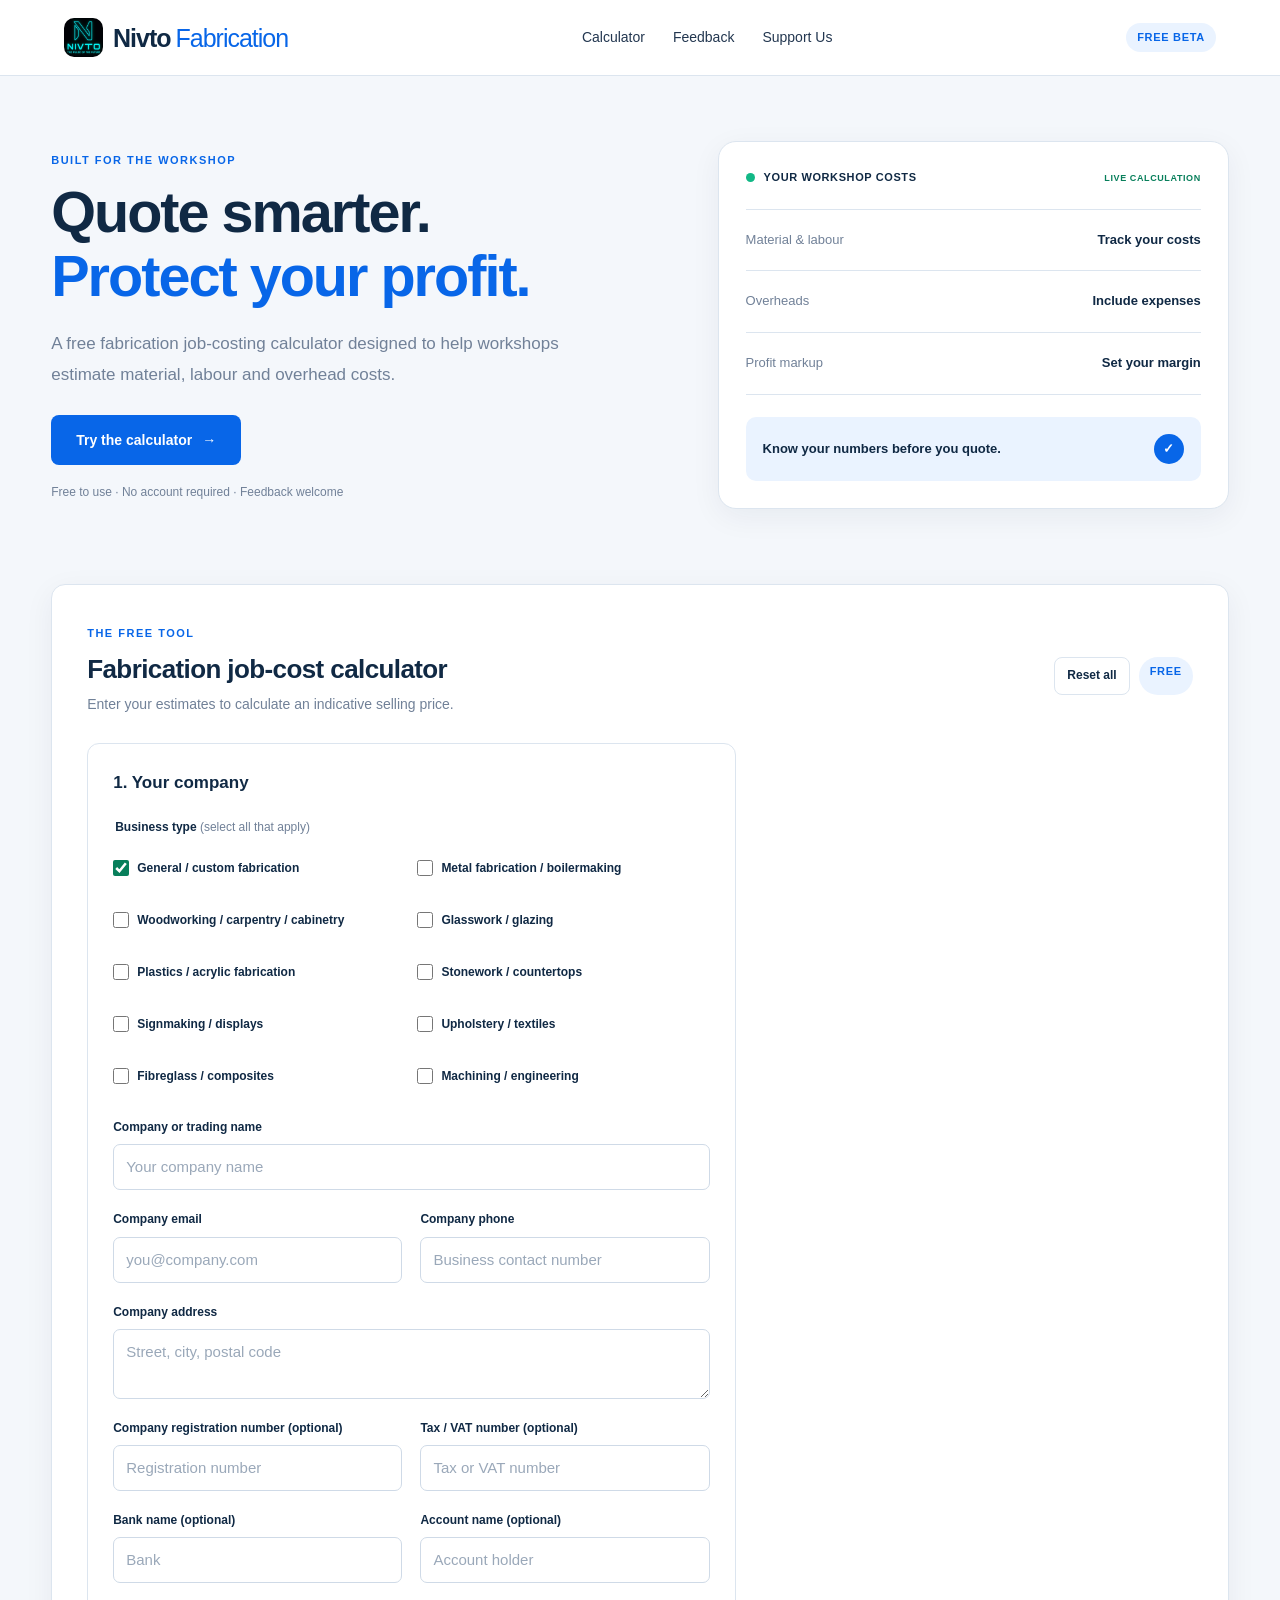
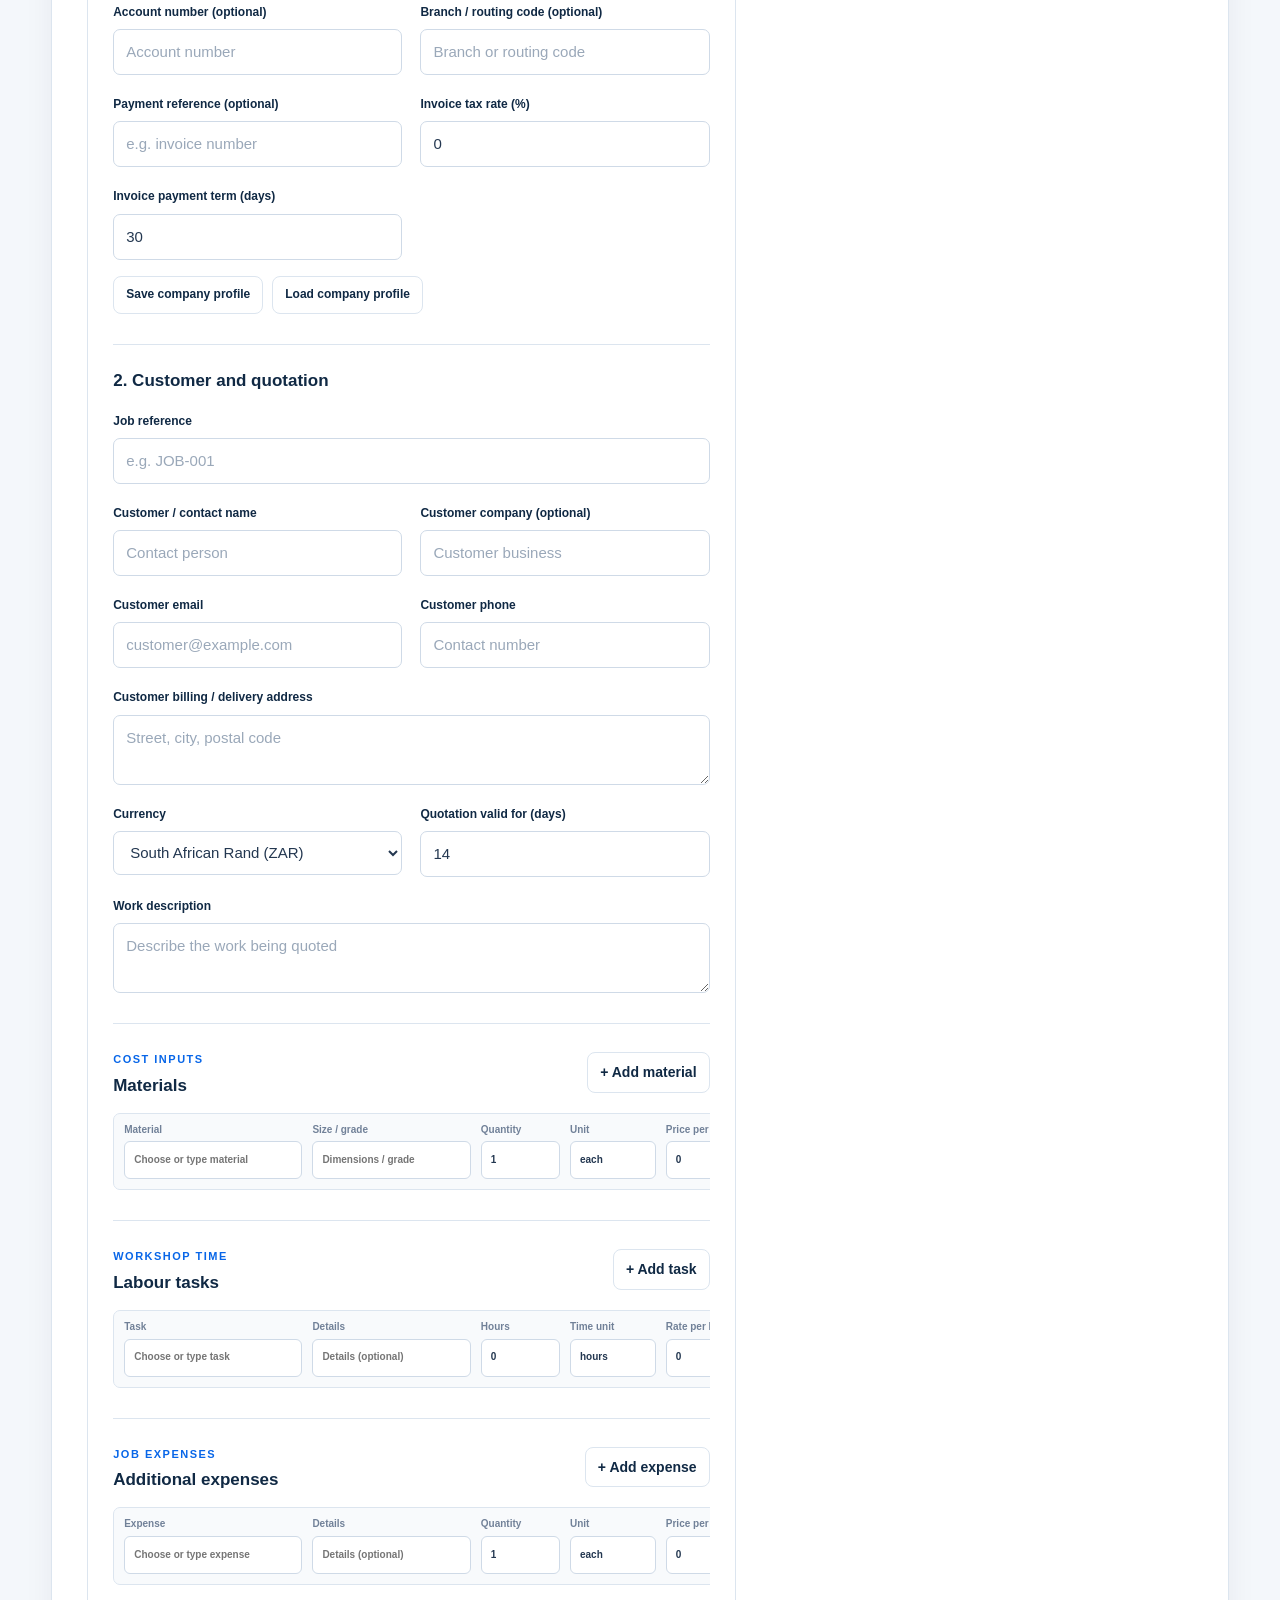
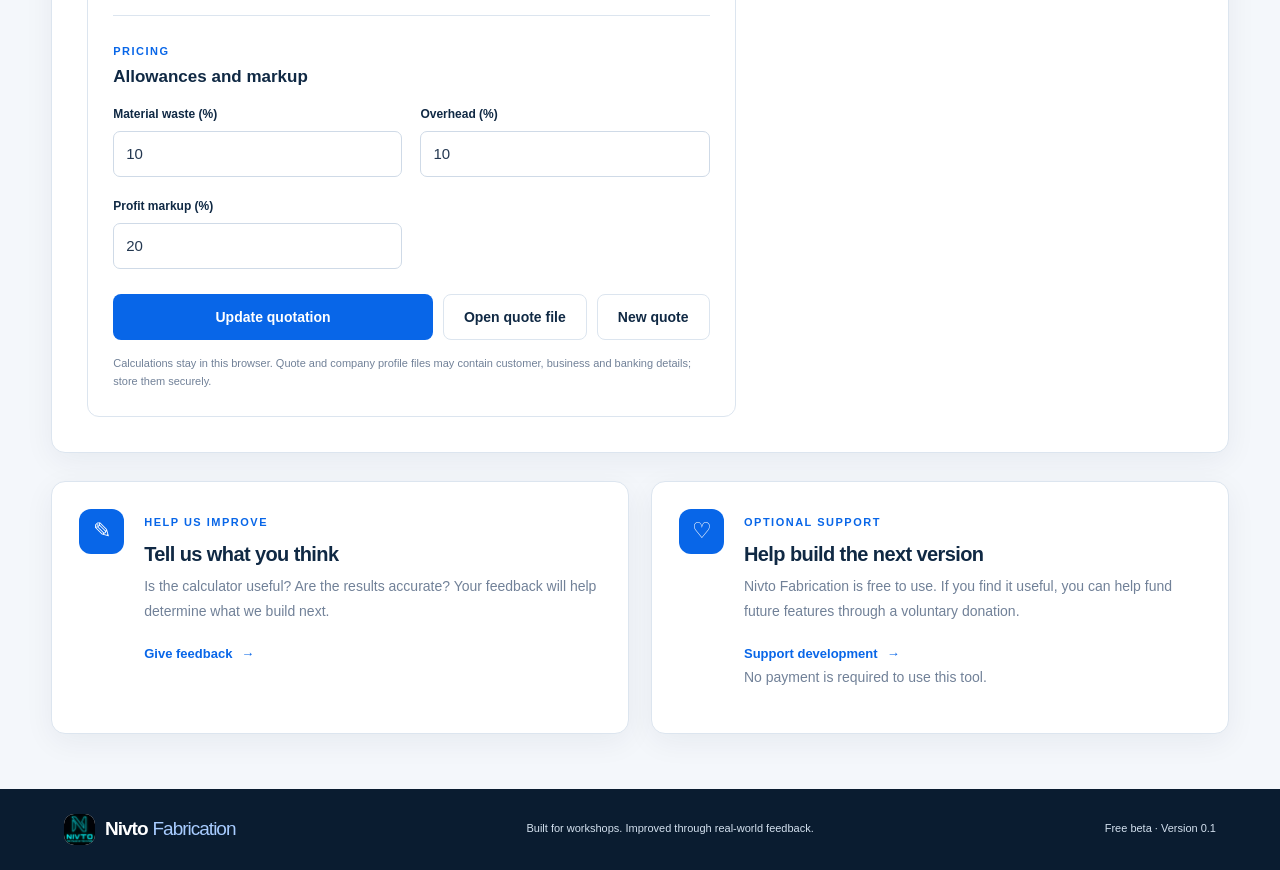
==== index.html @ 2304334e "Publish Nivto Fabrication site to GitHub Pages" ====
<!DOCTYPE html>
<html lang="en">
<head>
    <meta charset="UTF-8">
    <meta name="viewport" content="width=device-width, initial-scale=1.0">
    <meta name="theme-color" content="#0b1f3a">
    <meta name="description" content="Nivto Fabrication is a free fabrication job-costing and quotation tool. Help us improve it by sharing your feedback.">
    <title>Nivto Fabrication | Free Job Cost Calculator</title>
    <link rel="icon" href="icon.ico" type="image/x-icon">
    <link rel="stylesheet" href="style.css">
    <script src="app.js" defer></script>
</head>
<body>
    <header class="topbar">
        <a class="brand" href="#" aria-label="Nivto Fabrication home">
            <span class="brand-icon"><img src="icon.ico" alt=""></span>
            <span>Nivto<span class="brand-light">Fabrication</span></span>
        </a>

        <nav class="navigation" aria-label="Main navigation">
            <a href="#calculator">Calculator</a>
            <a href="#feedback">Feedback</a>
            <a href="#support">Support Us</a>
        </nav>

        <span class="beta-badge">FREE BETA</span>
    </header>

    <main>
        <section class="hero">
            <div class="hero-copy">
                <span class="eyebrow">BUILT FOR THE WORKSHOP</span>
                <h1>Quote smarter.<br><span>Protect your profit.</span></h1>
                <p>
                    A free fabrication job-costing calculator designed to help
                    workshops estimate material, labour and overhead costs.
                </p>
                <a class="primary-button hero-button" href="#calculator">
                    Try the calculator <span aria-hidden="true">→</span>
                </a>
                <div class="trust-note">
                    Free to use · No account required · Feedback welcome
                </div>
            </div>

            <div class="hero-card">
                <div class="hero-card-top">
                    <span class="status-dot"></span>
                    <span>YOUR WORKSHOP COSTS</span>
                    <span class="live-label">LIVE CALCULATION</span>
                </div>
                <div class="preview-row">
                    <span>Material & labour</span>
                    <strong>Track your costs</strong>
                </div>
                <div class="preview-row">
                    <span>Overheads</span>
                    <strong>Include expenses</strong>
                </div>
                <div class="preview-row">
                    <span>Profit markup</span>
                    <strong>Set your margin</strong>
                </div>
                <div class="preview-total">
                    <span>Know your numbers before you quote.</span>
                    <span class="preview-check">✓</span>
                </div>
            </div>
        </section>

        <section class="calculator-section" id="calculator">
            <div class="section-heading">
                <div>
                    <span class="eyebrow">THE FREE TOOL</span>
                    <h2>Fabrication job-cost calculator</h2>
                    <p>Enter your estimates to calculate an indicative selling price.</p>
                </div>
                <div class="profile-actions">
                    <button class="secondary-button" id="resetAllButton" type="button" title="Clear all company and quote data">Reset all</button>
                    <span class="free-pill">FREE</span>
                </div>
            </div>

            <div class="calculator-layout">
                <form id="costForm" class="calculator-card">
                    <h3>1. Your company</h3>

                    <div class="form-grid">
                        <div class="field full-width">
                            <fieldset class="business-type-fieldset" id="businessTypeOptions">
                                <legend>Business type <span>(select all that apply)</span></legend>
                                <div class="business-type-options">
                                    <label><input type="checkbox" name="businessTypeOption" value="general" checked> General / custom fabrication</label>
                                    <label><input type="checkbox" name="businessTypeOption" value="metal"> Metal fabrication / boilermaking</label>
                                    <label><input type="checkbox" name="businessTypeOption" value="wood"> Woodworking / carpentry / cabinetry</label>
                                    <label><input type="checkbox" name="businessTypeOption" value="glass"> Glasswork / glazing</label>
                                    <label><input type="checkbox" name="businessTypeOption" value="plastics"> Plastics / acrylic fabrication</label>
                                    <label><input type="checkbox" name="businessTypeOption" value="stone"> Stonework / countertops</label>
                                    <label><input type="checkbox" name="businessTypeOption" value="signs"> Signmaking / displays</label>
                                    <label><input type="checkbox" name="businessTypeOption" value="upholstery"> Upholstery / textiles</label>
                                    <label><input type="checkbox" name="businessTypeOption" value="composites"> Fibreglass / composites</label>
                                    <label><input type="checkbox" name="businessTypeOption" value="machining"> Machining / engineering</label>
                                </div>
                                <input id="businessType" type="hidden" value="general">
                            </fieldset>
                        </div>
                        <div class="field full-width">
                            <label for="companyName">Company or trading name</label>
                            <input id="companyName" type="text" maxlength="120"
                                   placeholder="Your company name" autocomplete="organization">
                        </div>

                        <div class="field">
                            <label for="companyEmail">Company email</label>
                            <input id="companyEmail" type="email" maxlength="120"
                                   placeholder="you@company.com" autocomplete="email">
                        </div>

                        <div class="field">
                            <label for="companyPhone">Company phone</label>
                            <input id="companyPhone" type="tel" maxlength="40"
                                   placeholder="Business contact number" autocomplete="tel">
                        </div>

                        <div class="field full-width">
                            <label for="companyAddress">Company address</label>
                            <textarea id="companyAddress" rows="2" maxlength="250"
                                      placeholder="Street, city, postal code" autocomplete="street-address"></textarea>
                        </div>

                        <div class="field">
                            <label for="companyRegistration">Company registration number (optional)</label>
                            <input id="companyRegistration" type="text" maxlength="60"
                                   placeholder="Registration number">
                        </div>

                        <div class="field">
                            <label for="companyTaxNumber">Tax / VAT number (optional)</label>
                            <input id="companyTaxNumber" type="text" maxlength="60"
                                   placeholder="Tax or VAT number">
                        </div>

                        <div class="field">
                            <label for="companyBankName">Bank name (optional)</label>
                            <input id="companyBankName" type="text" maxlength="100"
                                   placeholder="Bank">
                        </div>

                        <div class="field">
                            <label for="companyAccountName">Account name (optional)</label>
                            <input id="companyAccountName" type="text" maxlength="120"
                                   placeholder="Account holder">
                        </div>

                        <div class="field">
                            <label for="companyAccountNumber">Account number (optional)</label>
                            <input id="companyAccountNumber" type="text" maxlength="60"
                                   placeholder="Account number">
                        </div>

                        <div class="field">
                            <label for="companyBranchCode">Branch / routing code (optional)</label>
                            <input id="companyBranchCode" type="text" maxlength="60"
                                   placeholder="Branch or routing code">
                        </div>

                        <div class="field">
                            <label for="companyPaymentReference">Payment reference (optional)</label>
                            <input id="companyPaymentReference" type="text" maxlength="80"
                                   placeholder="e.g. invoice number">
                        </div>

                        <div class="field">
                            <label for="invoiceTaxRate">Invoice tax rate (%)</label>
                            <input id="invoiceTaxRate" type="number" min="0" max="100" step="0.1" value="0">
                        </div>

                        <div class="field">
                            <label for="invoiceDueDays">Invoice payment term (days)</label>
                            <input id="invoiceDueDays" type="number" min="0" max="365" step="1" value="30">
                        </div>
                    </div>

                    <div class="profile-actions" aria-label="Company profile files">
                        <button class="secondary-button" id="saveCompanyProfileButton" type="button">Save company profile</button>
                        <button class="secondary-button" id="loadCompanyProfileButton" type="button">Load company profile</button>
                        <input id="companyProfileFileInput" type="file" accept=".json,application/json" hidden>
                    </div>

                    <h3 class="subsection-title">2. Customer and quotation</h3>

                    <div class="form-grid">
                        <div class="field full-width">
                            <label for="jobReference">Job reference</label>
                            <input id="jobReference" type="text" maxlength="80"
                                   placeholder="e.g. JOB-001">
                        </div>

                        <div class="field">
                            <label for="customerName">Customer / contact name</label>
                            <input id="customerName" type="text" maxlength="100"
                                   placeholder="Contact person" autocomplete="name">
                        </div>

                        <div class="field">
                            <label for="customerCompany">Customer company (optional)</label>
                            <input id="customerCompany" type="text" maxlength="120"
                                   placeholder="Customer business" autocomplete="organization">
                        </div>

                        <div class="field">
                            <label for="customerEmail">Customer email</label>
                            <input id="customerEmail" type="email" maxlength="120"
                                   placeholder="customer@example.com">
                        </div>

                        <div class="field">
                            <label for="customerPhone">Customer phone</label>
                            <input id="customerPhone" type="tel" maxlength="40"
                                   placeholder="Contact number" autocomplete="tel">
                        </div>

                        <div class="field full-width">
                            <label for="customerAddress">Customer billing / delivery address</label>
                            <textarea id="customerAddress" rows="2" maxlength="250"
                                      placeholder="Street, city, postal code" autocomplete="street-address"></textarea>
                        </div>

                        <div class="field">
                            <label for="currency">Currency</label>
                            <select id="currency">
                                <option value="ZAR">South African Rand (ZAR)</option>
                                <option value="USD">US Dollar (USD)</option>
                                <option value="GBP">British Pound (GBP)</option>
                                <option value="EUR">Euro (EUR)</option>
                                <option value="AUD">Australian Dollar (AUD)</option>
                            </select>
                        </div>

                        <div class="field">
                            <label for="quoteValidity">Quotation valid for (days)</label>
                            <input id="quoteValidity" type="number" min="1" max="365"
                                   step="1" value="14">
                        </div>

                        <div class="field full-width">
                            <label for="jobDescription">Work description</label>
                            <textarea id="jobDescription" rows="2" maxlength="500"
                                      placeholder="Describe the work being quoted"></textarea>
                        </div>
                    </div>

                    <section class="entry-section" aria-labelledby="materialsHeading">
                        <div class="entry-heading">
                            <div>
                                <span class="eyebrow">COST INPUTS</span>
                                <h3 id="materialsHeading">Materials</h3>
                            </div>
                            <button class="secondary-button add-row-button" type="button" data-add-row="materials">+ Add material</button>
                        </div>
                        <div class="line-items" id="materialsRows" data-kind="materials"></div>
                    </section>

                    <section class="entry-section" aria-labelledby="labourHeading">
                        <div class="entry-heading">
                            <div>
                                <span class="eyebrow">WORKSHOP TIME</span>
                                <h3 id="labourHeading">Labour tasks</h3>
                            </div>
                            <button class="secondary-button add-row-button" type="button" data-add-row="labour">+ Add task</button>
                        </div>
                        <div class="line-items" id="labourRows" data-kind="labour"></div>
                    </section>

                    <section class="entry-section" aria-labelledby="expensesHeading">
                        <div class="entry-heading">
                            <div>
                                <span class="eyebrow">JOB EXPENSES</span>
                                <h3 id="expensesHeading">Additional expenses</h3>
                            </div>
                            <button class="secondary-button add-row-button" type="button" data-add-row="expenses">+ Add expense</button>
                        </div>
                        <div class="line-items" id="expensesRows" data-kind="expenses"></div>
                    </section>

                    <section class="entry-section pricing-section" aria-labelledby="pricingHeading">
                        <div class="entry-heading">
                            <div>
                                <span class="eyebrow">PRICING</span>
                                <h3 id="pricingHeading">Allowances and markup</h3>
                            </div>
                        </div>
                        <div class="form-grid">
                            <div class="field">
                                <label for="wastePercent">Material waste (%)</label>
                                <input id="wastePercent" type="number" min="0" max="100" step="0.1" value="10">
                            </div>
                            <div class="field">
                                <label for="overheadPercent">Overhead (%)</label>
                                <input id="overheadPercent" type="number" min="0" max="100" step="0.1" value="10">
                            </div>
                            <div class="field">
                                <label for="markupPercent">Profit markup (%)</label>
                                <input id="markupPercent" type="number" min="0" max="1000" step="0.1" value="20">
                            </div>
                        </div>
                    </section>

                    <div class="form-actions">
                        <button class="primary-button" type="submit">
                            Update quotation
                        </button>
                        <button class="secondary-button" id="openQuoteButton" type="button">
                            Open quote file
                        </button>
                        <button class="secondary-button" id="newQuoteButton" type="button">
                            New quote
                        </button>
                        <input id="quoteFileInput" type="file" accept=".json,application/json" hidden>
                    </div>

                    <p class="privacy-note">
                        Calculations stay in this browser. Quote and company profile files may
                        contain customer, business and banking details; store them securely.
                    </p>
                </form>

                <aside class="results-card" id="results" aria-live="polite">
                    <div class="results-heading">
                        <span class="result-icon">✓</span>
                        <div>
                            <h3>2. Your results</h3>
                            <p>Estimated costs and suggested selling price</p>
                        </div>
                    </div>

                    <div class="result-line">
                        <span>Base material cost</span>
                        <strong id="baseMaterialResult">—</strong>
                    </div>
                    <div class="result-line">
                        <span>Material waste allowance</span>
                        <strong id="wasteResult">—</strong>
                    </div>
                    <div class="result-line">
                        <span>Total labour cost</span>
                        <strong id="labourResult">—</strong>
                    </div>
                    <div class="result-line">
                        <span>Other job costs</span>
                        <strong id="otherResult">—</strong>
                    </div>
                    <div class="result-line">
                        <span>Subtotal before overhead</span>
                        <strong id="subtotalResult">—</strong>
                    </div>
                    <div class="result-line">
                        <span>Overhead allowance</span>
                        <strong id="overheadResult">—</strong>
                    </div>
                    <div class="result-line total-cost">
                        <span>Total estimated job cost</span>
                        <strong id="totalCostResult">—</strong>
                    </div>
                    <div class="result-line">
                        <span>Profit markup</span>
                        <strong id="markupResult">—</strong>
                    </div>

                    <div class="selling-price">
                        <span>Suggested selling price</span>
                        <strong id="sellingPriceResult">—</strong>
                    </div>

                    <p class="disclaimer">
                        Estimates only. Verify material prices, labour, overhead,
                        taxes and other job expenses before issuing a quotation.
                    </p>

                    <div class="result-actions">
                        <button type="button" class="secondary-button" id="saveQuoteButton">
                            Save quote file
                        </button>
                        <button type="button" class="secondary-button" id="printButton" title="Open print dialog to save this quotation as a PDF">
                            Save quote as PDF
                        </button>
                        <button type="button" class="primary-button" id="createInvoiceButton">
                            Create invoice PDF
                        </button>
                        <button type="button" class="secondary-button" id="downloadButton">
                            Download quote text
                        </button>
                    </div>
                </aside>
            </div>
        </section>

        <section class="bottom-grid">
            <article class="info-card" id="feedback">
                <div class="info-icon">✎</div>
                <div>
                    <span class="eyebrow">HELP US IMPROVE</span>
                    <h2>Tell us what you think</h2>
                    <p>
                        Is the calculator useful? Are the results accurate?
                        Your feedback will help determine what we build next.
                    </p>
                    <a class="text-link" href="feedback.html">
                        Give feedback <span aria-hidden="true">→</span>
                    </a>
                </div>
            </article>

            <article class="info-card donation-card" id="support">
                <div class="info-icon">♡</div>
                <div>
                    <span class="eyebrow">OPTIONAL SUPPORT</span>
                    <h2>Help build the next version</h2>
                    <p>
                        Nivto Fabrication is free to use. If you find it useful,
                        you can help fund future features through a voluntary donation.
                    </p>
                    <a class="text-link" href="donate.html">
                        Support development <span aria-hidden="true">→</span>
                    </a>
                    <p class="small-note">No payment is required to use this tool.</p>
                </div>
            </article>
        </section>
    </main>

    <footer class="footer">
        <a class="brand footer-brand" href="#">
            <span class="brand-icon"><img src="icon.ico" alt=""></span>
            <span>Nivto<span class="brand-light">Fabrication</span></span>
        </a>
        <p>Built for workshops. Improved through real-world feedback.</p>
        <span>Free beta · Version 0.1</span>
    </footer>
</body>
</html>
---- style.css ----
/* =========================================
   NIVTO FABRICATION — MAIN STYLESHEET
   Version 0.1
   ========================================= */

:root {
    --navy: #102944;
    --navy-dark: #0a1c30;
    --blue: #0866e8;
    --blue-hover: #0052c4;
    --blue-light: #eaf3ff;
    --green: #087f5b;
    --green-light: #e8f8f1;
    --text: #233750;
    --muted: #718198;
    --border: #dce5ef;
    --background: #f4f7fb;
    --white: #ffffff;
    --shadow: 0 8px 30px rgba(16, 41, 68, 0.06);
    --radius: 14px;
}

* {
    box-sizing: border-box;
}

html {
    scroll-behavior: smooth;
    scroll-padding-top: 90px;
}

body {
    margin: 0;
    background: var(--background);
    color: var(--text);
    font-family: Arial, Helvetica, sans-serif;
    font-size: 15px;
    line-height: 1.6;
}

button,
input,
select,
textarea {
    font: inherit;
}

button,
a {
    -webkit-tap-highlight-color: transparent;
}

a {
    color: inherit;
    text-decoration: none;
}

button {
    cursor: pointer;
}

/* HEADER */

.topbar {
    position: sticky;
    top: 0;
    z-index: 100;
    display: flex;
    align-items: center;
    justify-content: space-between;
    gap: 25px;
    min-height: 76px;
    padding: 12px 5%;
    background: rgba(255, 255, 255, 0.97);
    border-bottom: 1px solid var(--border);
    backdrop-filter: blur(12px);
}

.brand {
    display: inline-flex;
    align-items: center;
    gap: 10px;
    color: var(--navy);
    font-size: 25px;
    font-weight: 800;
    letter-spacing: -1px;
    white-space: nowrap;
}

.brand-icon {
    display: inline-flex;
    align-items: center;
    justify-content: center;
    flex-shrink: 0;
    width: 39px;
    height: 39px;
    overflow: hidden;
    background: white;
    border-radius: 10px;
}

.brand-icon img {
    display: block;
    width: 100%;
    height: 100%;
    object-fit: contain;
}

.brand-light {
    margin-left: 5px;
    color: var(--blue);
    font-weight: 500;
}

.navigation {
    display: flex;
    align-items: center;
    gap: 28px;
}

.navigation a {
    color: var(--text);
    font-size: 14px;
    transition: color 0.2s;
}

.navigation a:hover {
    color: var(--blue);
}

.beta-badge,
.free-pill {
    padding: 6px 11px;
    color: var(--blue);
    background: var(--blue-light);
    border-radius: 20px;
    font-size: 11px;
    font-weight: 800;
    letter-spacing: 0.7px;
    white-space: nowrap;
}

/* MAIN CONTENT */

main {
    width: min(1440px, 92%);
    margin: 0 auto;
}

.hero {
    display: grid;
    grid-template-columns: 1fr 0.85fr;
    align-items: center;
    gap: 65px;
    padding: 65px 0 75px;
}

.hero-copy {
    max-width: 620px;
}

.eyebrow {
    display: inline-block;
    margin-bottom: 10px;
    color: var(--blue);
    font-size: 11px;
    font-weight: 800;
    letter-spacing: 1.5px;
}

.hero h1 {
    margin: 0 0 20px;
    color: var(--navy);
    font-size: clamp(36px, 4.5vw, 58px);
    line-height: 1.12;
    letter-spacing: -2px;
}

.hero h1 span {
    color: var(--blue);
}

.hero-copy > p {
    max-width: 540px;
    margin: 0 0 25px;
    color: var(--muted);
    font-size: 17px;
    line-height: 1.8;
}

.primary-button,
.secondary-button {
    display: inline-flex;
    align-items: center;
    justify-content: center;
    gap: 10px;
    min-height: 46px;
    padding: 11px 20px;
    border: 1px solid transparent;
    border-radius: 8px;
    font-size: 14px;
    font-weight: 700;
    transition: background 0.2s, transform 0.2s;
}

.primary-button {
    color: var(--white);
    background: var(--blue);
}

.primary-button:hover {
    background: var(--blue-hover);
    transform: translateY(-1px);
}

.secondary-button {
    color: var(--navy);
    background: var(--white);
    border-color: var(--border);
}

.secondary-button:hover {
    background: var(--blue-light);
}

.hero-button {
    min-height: 50px;
    padding: 13px 24px;
}

.trust-note {
    margin-top: 18px;
    color: var(--muted);
    font-size: 12px;
}

/* HERO PREVIEW CARD */

.hero-card {
    padding: 27px;
    background: var(--white);
    border: 1px solid var(--border);
    border-radius: 18px;
    box-shadow: var(--shadow);
}

.hero-card-top {
    display: flex;
    align-items: center;
    gap: 9px;
    padding-bottom: 22px;
    border-bottom: 1px solid var(--border);
    color: var(--navy);
    font-size: 11px;
    font-weight: 800;
    letter-spacing: 0.6px;
}

.status-dot {
    width: 9px;
    height: 9px;
    background: #12b886;
    border-radius: 50%;
}

.live-label {
    margin-left: auto;
    color: var(--green);
    font-size: 9px;
}

.preview-row {
    display: flex;
    align-items: center;
    justify-content: space-between;
    gap: 15px;
    padding: 20px 0;
    border-bottom: 1px solid var(--border);
}

.preview-row span {
    color: var(--muted);
    font-size: 13px;
}

.preview-row strong {
    color: var(--navy);
    font-size: 13px;
    text-align: right;
}

.preview-total {
    display: flex;
    align-items: center;
    justify-content: space-between;
    gap: 15px;
    margin-top: 22px;
    padding: 17px;
    color: var(--navy);
    background: var(--blue-light);
    border-radius: 10px;
    font-size: 13px;
    font-weight: 700;
}

.preview-check {
    display: grid;
    flex-shrink: 0;
    place-items: center;
    width: 30px;
    height: 30px;
    color: white;
    background: var(--blue);
    border-radius: 50%;
}

/* CALCULATOR SECTION */

.calculator-section {
    padding: 35px;
    background: var(--white);
    border: 1px solid var(--border);
    border-radius: var(--radius);
    box-shadow: var(--shadow);
}

.section-heading {
    display: flex;
    align-items: center;
    justify-content: space-between;
    gap: 20px;
    margin-bottom: 27px;
}

.section-heading h2,
.info-card h2 {
    margin: 0 0 7px;
    color: var(--navy);
    font-size: 26px;
    line-height: 1.3;
    letter-spacing: -0.6px;
}

.section-heading p,
.info-card p {
    margin: 0;
    color: var(--muted);
    font-size: 14px;
}

.calculator-layout {
    display: grid;
    grid-template-columns: 1.2fr 0.8fr;
    align-items: start;
    gap: 25px;
}

.calculator-card,
.results-card {
    min-width: 0;
    padding: 25px;
    border: 1px solid var(--border);
    border-radius: 12px;
}

.calculator-card h3,
.results-heading h3 {
    margin: 0 0 22px;
    color: var(--navy);
    font-size: 17px;
}

.calculator-card h3.subsection-title {
    margin: 30px 0 18px;
    padding-top: 22px;
    border-top: 1px solid var(--border);
}

.form-grid {
    display: grid;
    grid-template-columns: repeat(2, minmax(0, 1fr));
    gap: 20px 18px;
}

.business-type-fieldset {
    min-width: 0;
    margin: 0;
    padding: 0;
    border: 0;
}

.business-type-fieldset legend {
    margin-bottom: 9px;
    color: var(--navy);
    font-size: 12px;
    font-weight: 700;
}

.business-type-fieldset legend span {
    color: var(--muted);
    font-weight: 400;
}

.business-type-options {
    display: grid;
    grid-template-columns: repeat(2, minmax(0, 1fr));
    gap: 8px 12px;
}

.business-type-options label {
    display: grid;
    grid-template-columns: 16px minmax(0, 1fr);
    align-items: center;
    column-gap: 8px;
    min-width: 0;
    min-height: 36px;
    color: var(--text);
    font-size: 12px;
    line-height: 1.35;
    cursor: pointer;
}

.business-type-options input {
    flex: 0 0 auto;
    width: 16px;
    height: 16px;
    margin: 0;
    accent-color: var(--green);
}

.business-type-options input:focus-visible {
    outline: 3px solid rgba(8, 102, 232, 0.3);
    outline-offset: 2px;
}

.field {
    display: flex;
    flex-direction: column;
    gap: 7px;
    min-width: 0;
}

.full-width {
    grid-column: 1 / -1;
}

.field label {
    color: var(--navy);
    font-size: 12px;
    font-weight: 700;
}

.field input,
.field select,
.field textarea {
    width: 100%;
    min-height: 44px;
    padding: 10px 12px;
    color: var(--text);
    background: white;
    border: 1px solid #cfdae7;
    border-radius: 7px;
    outline: none;
    transition: border-color 0.2s, box-shadow 0.2s;
}

.field input:focus,
.field select:focus,
.field textarea:focus {
    border-color: var(--blue);
    box-shadow: 0 0 0 3px rgba(8, 102, 232, 0.1);
}

.field input::placeholder,
.field textarea::placeholder {
    color: #9aa8b9;
}

.form-actions {
    display: flex;
    flex-wrap: wrap;
    gap: 10px;
    margin-top: 25px;
}

.form-actions .primary-button {
    flex: 1;
}

.profile-actions {
    display: flex;
    flex-wrap: wrap;
    gap: 9px;
    margin-top: 16px;
}

.profile-actions .secondary-button {
    min-height: 38px;
    padding: 8px 12px;
    font-size: 12px;
}

.privacy-note,
.small-note {
    margin: 15px 0 0;
    color: var(--muted);
    font-size: 11px;
}

.entry-section {
    margin-top: 30px;
    padding-top: 22px;
    border-top: 1px solid var(--border);
}

.entry-heading {
    display: flex;
    align-items: center;
    justify-content: space-between;
    gap: 14px;
    margin-bottom: 14px;
}

.entry-heading .eyebrow {
    margin-bottom: 3px;
}

.entry-heading h3 {
    margin: 0;
    color: var(--navy);
    font-size: 17px;
}

.add-row-button {
    min-height: 38px;
    padding: 8px 12px;
    white-space: nowrap;
}

.line-items {
    display: grid;
    gap: 10px;
    overflow-x: auto;
}

.line-item-row {
    display: grid;
    grid-template-columns: minmax(130px, 1.35fr) minmax(120px, 1.2fr) minmax(75px, 0.6fr) minmax(75px, 0.65fr) minmax(150px, 1fr) minmax(90px, 0.8fr) auto;
    align-items: center;
    gap: 10px;
    min-width: 900px;
    padding: 10px;
    background: #f8fafc;
    border: 1px solid var(--border);
    border-radius: 7px;
}

.line-item-field {
    display: flex;
    flex-direction: column;
    gap: 5px;
    min-width: 0;
    color: var(--muted);
    font-size: 10px;
    font-weight: 700;
    line-height: 1.25;
}

.line-item-row input {
    width: 100%;
    min-width: 0;
    min-height: 38px;
    padding: 7px 9px;
    color: var(--text);
    background: white;
    border: 1px solid #cfdae7;
    border-radius: 6px;
}

.line-item-row input:focus {
    border-color: var(--blue);
    outline: 2px solid rgba(8, 102, 232, 0.12);
}

.line-total {
    display: flex;
    align-items: center;
    min-height: 38px;
    color: var(--navy);
    font-size: 12px;
    font-weight: 700;
    justify-content: flex-end;
    white-space: nowrap;
}

.line-action-field {
    align-items: flex-end;
}

.remove-row-button {
    min-height: 34px;
    padding: 5px 8px;
    color: #9b2c2c;
    background: white;
    border: 1px solid #e7caca;
    border-radius: 6px;
    font-size: 11px;
}

.remove-row-button:hover {
    background: #fff1f1;
}

.line-kind-label {
    display: none;
}

.pricing-section .form-grid {
    max-width: 700px;
}

/* RESULTS */

.results-card {
    background: #fcfdff;
}

.results-heading {
    display: flex;
    align-items: flex-start;
    gap: 12px;
    margin: -25px -25px 15px;
    padding: 22px 25px;
    background: var(--green-light);
    border-radius: 12px 12px 0 0;
}

.result-icon {
    display: grid;
    flex-shrink: 0;
    place-items: center;
    width: 34px;
    height: 34px;
    color: white;
    background: #0ca678;
    border-radius: 50%;
    font-weight: 800;
}

.results-heading h3 {
    margin: 2px 0 4px;
}

.results-heading p {
    margin: 0;
    color: var(--muted);
    font-size: 12px;
}

.result-line {
    display: flex;
    align-items: flex-start;
    justify-content: space-between;
    gap: 15px;
    padding: 13px 0;
    border-bottom: 1px solid var(--border);
    font-size: 12px;
}

.result-line span {
    color: var(--muted);
}

.result-line strong {
    color: var(--navy);
    text-align: right;
    overflow-wrap: anywhere;
}

.total-cost {
    font-weight: 800;
}

.selling-price {
    display: flex;
    flex-direction: column;
    gap: 8px;
    margin-top: 22px;
    padding: 22px;
    color: var(--navy);
    background: var(--blue-light);
    border-radius: 10px;
}

.selling-price span {
    font-size: 12px;
    font-weight: 700;
}

.selling-price strong {
    color: var(--blue);
    font-size: clamp(24px, 3vw, 34px);
    line-height: 1.2;
    overflow-wrap: anywhere;
}

.disclaimer {
    margin: 17px 0;
    color: var(--muted);
    font-size: 11px;
    line-height: 1.7;
}

.result-actions {
    display: grid;
    grid-template-columns: 1fr 1fr;
    gap: 10px;
}

.result-actions button {
    padding: 10px;
    font-size: 12px;
}

/* FEEDBACK AND SUPPORT CARDS */

.bottom-grid {
    display: grid;
    grid-template-columns: 1fr 1fr;
    gap: 22px;
    margin: 28px 0 55px;
}

.info-card {
    display: flex;
    align-items: flex-start;
    gap: 20px;
    padding: 27px;
    background: var(--white);
    border: 1px solid var(--border);
    border-radius: var(--radius);
    box-shadow: var(--shadow);
}

.info-icon {
    display: grid;
    flex-shrink: 0;
    place-items: center;
    width: 45px;
    height: 45px;
    color: white;
    background: var(--blue);
    border-radius: 12px;
    font-size: 22px;
}

.info-card h2 {
    font-size: 20px;
}

.info-card p {
    margin-bottom: 16px;
    line-height: 1.8;
}

.text-link {
    display: inline-flex;
    align-items: center;
    gap: 9px;
    color: var(--blue);
    font-size: 13px;
    font-weight: 800;
}

.text-link:hover {
    color: var(--blue-hover);
    text-decoration: underline;
}

/* FOOTER */

.footer {
    display: flex;
    align-items: center;
    justify-content: space-between;
    gap: 20px;
    padding: 25px 5%;
    color: #d4e1ef;
    background: var(--navy-dark);
}

.footer-brand {
    color: white;
    font-size: 19px;
}

.footer-brand .brand-icon {
    width: 31px;
    height: 31px;
    font-size: 19px;
}

.footer-brand .brand-light {
    color: #a8ccff;
}

.footer p,
.footer > span {
    margin: 0;
    font-size: 11px;
}

/* ACCESSIBILITY */

button:focus-visible,
a:focus-visible {
    outline: 3px solid #70adff;
    outline-offset: 3px;
}

/* TABLETS */

@media (max-width: 1000px) {
    .topbar {
        flex-wrap: wrap;
        gap: 14px;
        padding: 15px 4%;
    }

    .navigation {
        gap: 18px;
    }

    .hero {
        grid-template-columns: 1fr 1fr;
        gap: 30px;
        padding: 45px 0;
    }

    .calculator-section {
        padding: 22px;
    }

    .calculator-layout {
        grid-template-columns: 1fr;
    }

    .results-card {
        width: 100%;
    }
}

@media (min-width: 1001px) and (max-width: 1100px) {
    .calculator-layout {
        grid-template-columns: minmax(0, 1fr);
    }
}

/* MOBILE */

@media (max-width: 650px) {
    body {
        font-size: 14px;
    }

    main {
        width: 94%;
    }

    .topbar {
        position: relative;
        justify-content: space-between;
    }

    .brand {
        font-size: 21px;
    }

    .brand-icon {
        width: 34px;
        height: 34px;
        font-size: 22px;
    }

    .navigation {
        order: 3;
        width: 100%;
        justify-content: space-between;
        gap: 10px;
    }

    .navigation a {
        font-size: 12px;
    }

    .hero {
        grid-template-columns: 1fr;
        gap: 28px;
        padding: 38px 0;
    }

    .hero h1 {
        font-size: 39px;
        letter-spacing: -1.4px;
    }

    .hero-copy > p {
        font-size: 15px;
    }

    .hero-card {
        padding: 20px;
    }

    .calculator-section {
        padding: 17px;
    }

    .section-heading h2 {
        font-size: 22px;
    }

    .section-heading {
        flex-wrap: wrap;
        align-items: flex-start;
    }

    .section-heading > .profile-actions {
        align-items: center;
        margin-top: 0;
    }

    .calculator-card,
    .results-card {
        padding: 17px;
    }

    .form-grid {
        grid-template-columns: 1fr;
        gap: 16px;
    }

    .business-type-options {
        grid-template-columns: 1fr;
        gap: 4px;
    }

    .line-items {
        overflow: visible;
    }

    .line-item-row {
        grid-template-columns: repeat(2, minmax(0, 1fr));
        min-width: 0;
        gap: 10px;
        padding: 12px;
    }

    .line-item-field:nth-child(1),
    .line-item-field:nth-child(2),
    .line-item-field:nth-child(5) {
        grid-column: 1 / -1;
    }

    .line-total-field,
    .line-action-field {
        align-items: flex-start;
    }

    .line-action-field .remove-row-button {
        width: 100%;
    }

    .line-total {
        justify-content: flex-start;
    }

    .entry-heading {
        flex-wrap: wrap;
    }

    .full-width {
        grid-column: auto;
    }

    .results-heading {
        margin: -17px -17px 12px;
        padding: 17px;
    }

    .result-line {
        gap: 8px;
        font-size: 11px;
    }

    .result-actions {
        grid-template-columns: 1fr;
    }

    .bottom-grid {
        grid-template-columns: 1fr;
        gap: 15px;
    }

    .info-card {
        gap: 13px;
        padding: 20px;
    }

    .info-icon {
        width: 38px;
        height: 38px;
        font-size: 18px;
    }

    .footer {
        flex-direction: column;
        align-items: flex-start;
        gap: 12px;
    }
}

/* PRINT QUOTATION */

@media print {
    body {
        color: #000;
        background: #fff;
    }

    .topbar,
    .hero,
    .calculator-card,
    .bottom-grid,
    .footer,
    .result-actions {
        display: none !important;
    }

    main {
        width: 100%;
        margin: 0;
    }

    .calculator-section {
        padding: 0;
        border: none;
        box-shadow: none;
    }

    .section-heading {
        margin-bottom: 15px;
    }

    .calculator-layout {
        display: block;
    }

    .results-card {
        padding: 0;
        border: none;
    }

    .results-heading {
        margin: 0 0 20px;
        padding: 15px 0;
        background: white;
        border-bottom: 2px solid #000;
    }

    .result-line {
        padding: 10px 0;
        border-color: #ccc;
    }

    .selling-price {
        color: #000;
        background: #eee;
        break-inside: avoid;
    }

    .selling-price strong {
        color: #000;
    }

    .disclaimer {
        color: #333;
    }
}
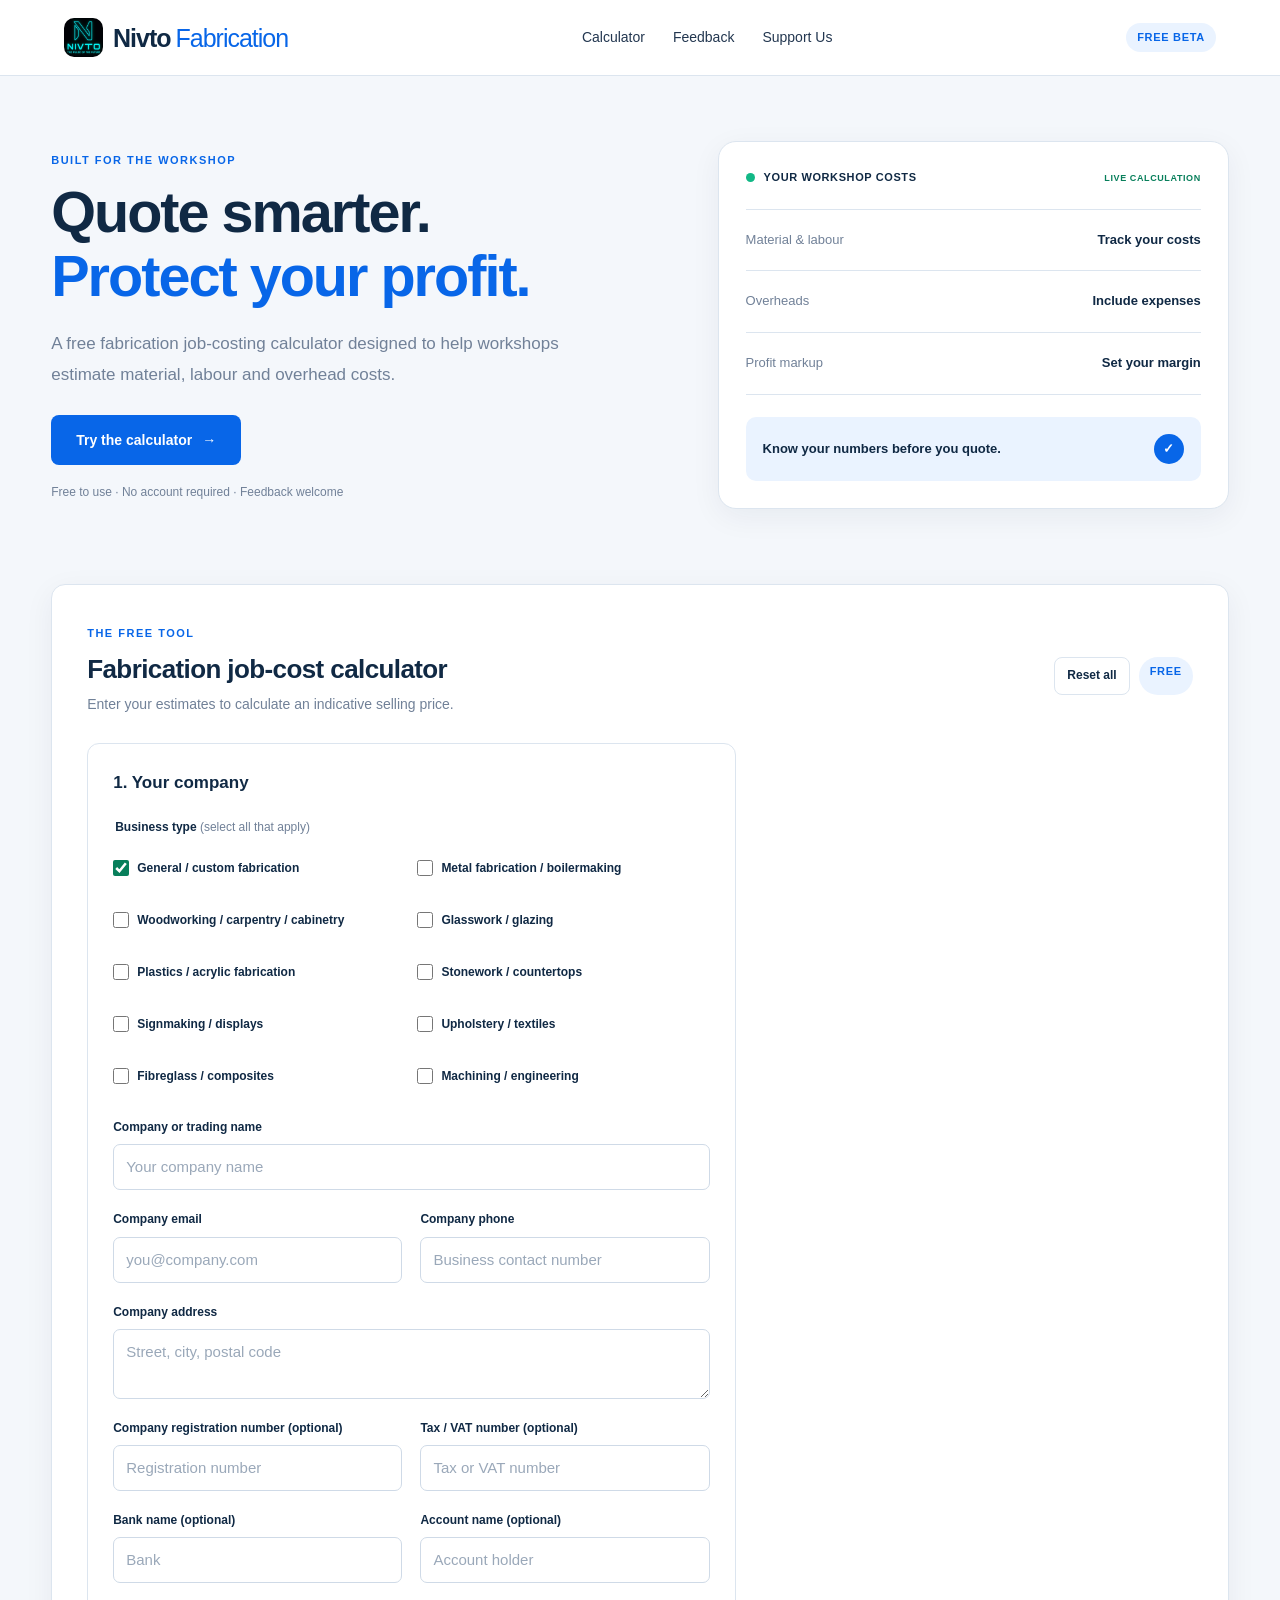
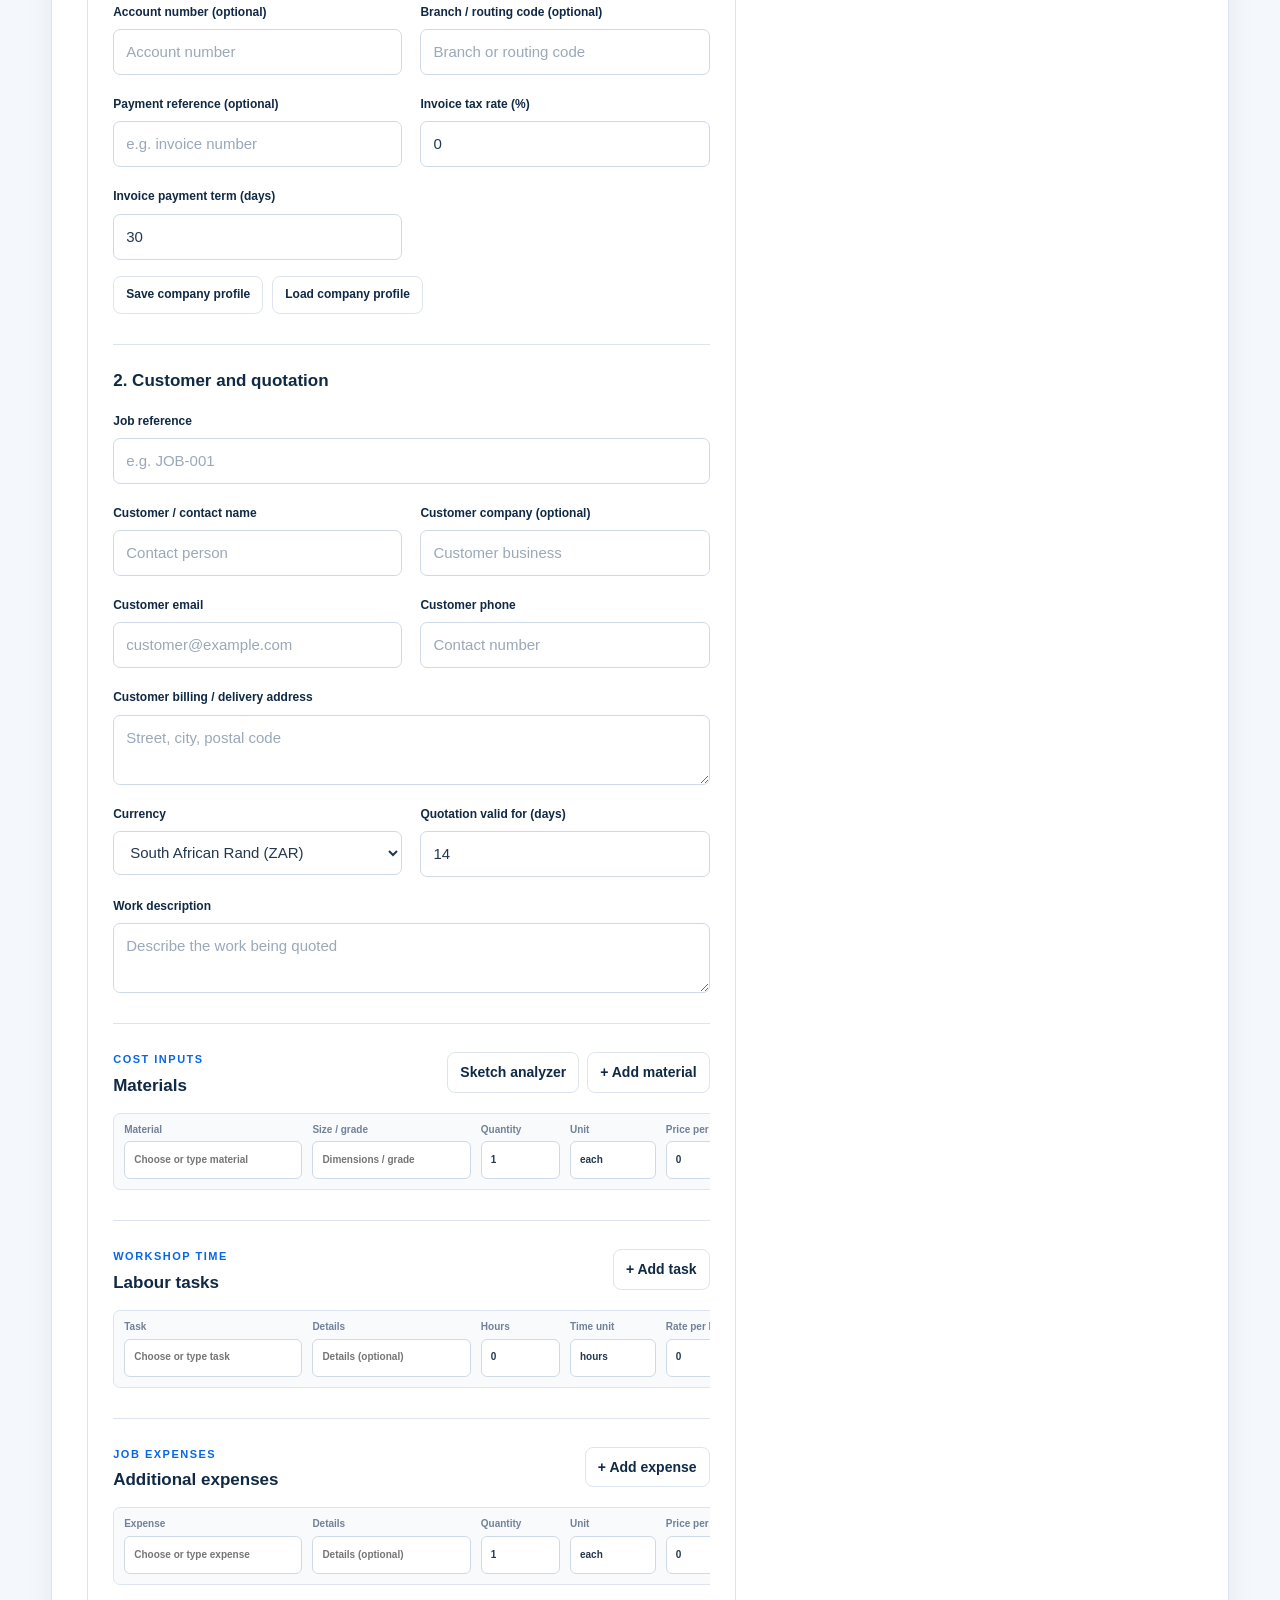
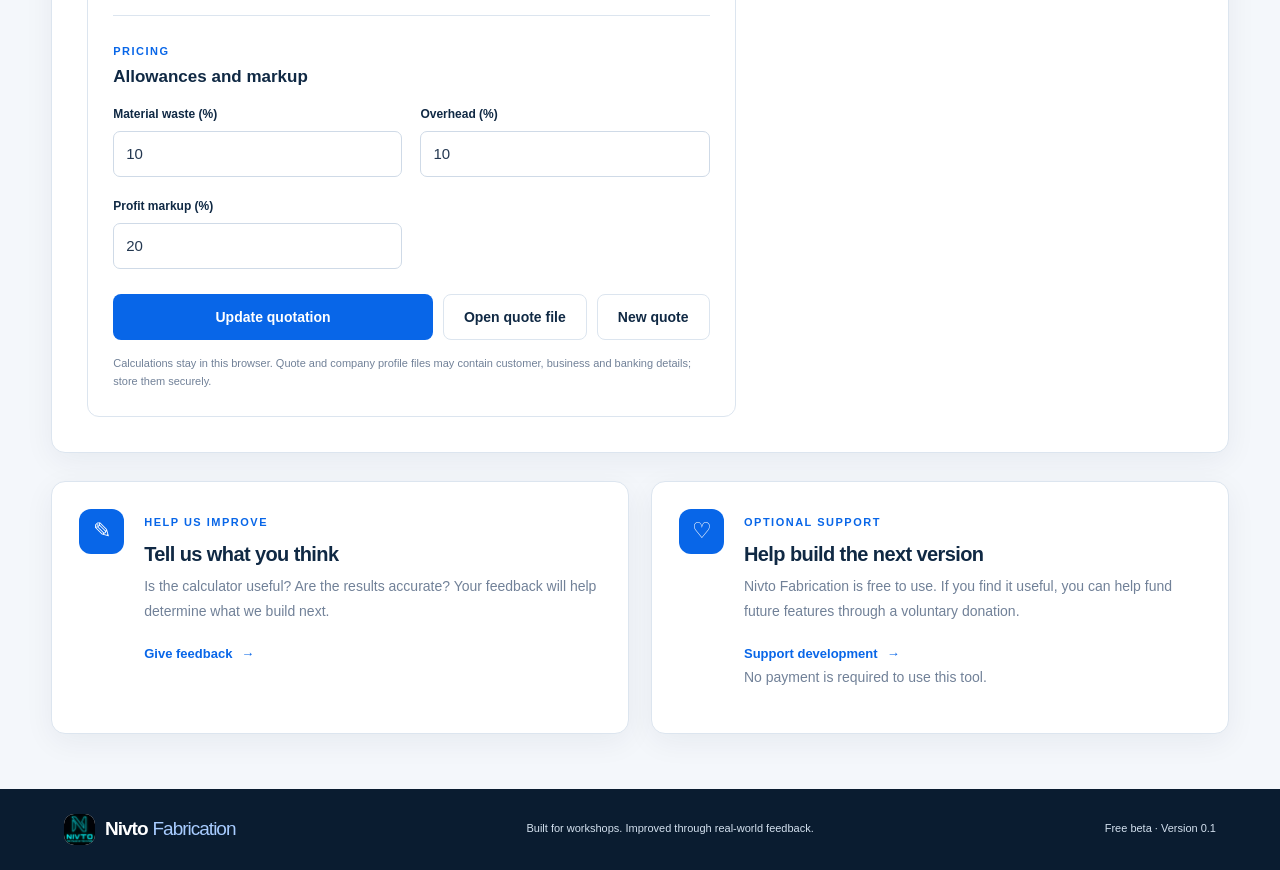
==== commit 856c6e71: "Add drawing upload to material estimator" ====
--- a/index.html
+++ b/index.html
@@ -4,8 +4,13 @@
     <meta charset="UTF-8">
     <meta name="viewport" content="width=device-width, initial-scale=1.0">
     <meta name="theme-color" content="#0b1f3a">
-    <meta name="description" content="Nivto Fabrication is a free fabrication job-costing and quotation tool. Help us improve it by sharing your feedback.">
-    <title>Nivto Fabrication | Free Job Cost Calculator</title>
+    <meta name="description" content="Free job costing and quotation calculator for metal, woodworking, glass, plastics, stone, signage and other custom fabrication businesses.">
+    <link rel="canonical" href="https://willie-barrows.github.io/nivto-fabrication/">
+    <meta property="og:type" content="website">
+    <meta property="og:title" content="Nivto Fabrication | Workshop Job Cost Calculator">
+    <meta property="og:description" content="Estimate materials, labour and overheads, then prepare clear quotations for your fabrication business.">
+    <meta property="og:url" content="https://willie-barrows.github.io/nivto-fabrication/">
+    <title>Nivto Fabrication | Workshop Job Cost Calculator</title>
     <link rel="icon" href="icon.ico" type="image/x-icon">
     <link rel="stylesheet" href="style.css">
     <script src="app.js" defer></script>
@@ -256,8 +261,96 @@
                                 <span class="eyebrow">COST INPUTS</span>
                                 <h3 id="materialsHeading">Materials</h3>
                             </div>
-                            <button class="secondary-button add-row-button" type="button" data-add-row="materials">+ Add material</button>
-                        </div>
+                            <div class="material-actions">
+                                <button class="secondary-button add-row-button" id="toggleSketchAnalyzer" type="button" aria-expanded="false" aria-controls="sketchAnalyzer">Sketch analyzer</button>
+                                <button class="secondary-button add-row-button" type="button" data-add-row="materials">+ Add material</button>
+                            </div>
+                        </div>
+                        <section class="sketch-analyzer" id="sketchAnalyzer" aria-labelledby="sketchAnalyzerTitle" hidden>
+                            <div class="sketch-analyzer-heading">
+                                <div>
+                                    <span class="eyebrow">DIMENSION-DRIVEN ESTIMATE</span>
+                                    <h4 id="sketchAnalyzerTitle">Sketch a frame and estimate its bill of materials</h4>
+                                </div>
+                                <p>Drawing is a visual reference. Enter dimensions for quantity calculations.</p>
+                            </div>
+                            <div class="drawing-upload">
+                                <div class="drawing-upload-copy">
+                                    <strong>Upload a drawing or model</strong>
+                                    <span>Images, PDF, SVG, and common CAD exchange files. Maximum 25 MB.</span>
+                                </div>
+                                <label class="secondary-button drawing-upload-button" for="drawingFileInput">Choose file</label>
+                                <input id="drawingFileInput" type="file" accept=".png,.jpg,.jpeg,.webp,.gif,.bmp,.tif,.tiff,.svg,.pdf,.dxf,.dwg,.step,.stp,.iges,.igs,.stl,.obj,.3mf,.gltf,.glb" hidden>
+                            </div>
+                            <div class="drawing-file-preview" id="drawingFilePreview" hidden>
+                                <div class="drawing-file-heading">
+                                    <p id="drawingFileStatus" role="status"></p>
+                                    <button class="text-button" id="removeDrawingFile" type="button">Remove file</button>
+                                </div>
+                                <div class="drawing-file-content" id="drawingFileContent"></div>
+                            </div>
+                            <div class="sketch-workspace">
+                                <div class="sketch-pad-wrap">
+                                    <canvas id="sketchCanvas" class="sketch-canvas" width="720" height="380" aria-label="Freehand fabrication sketch pad"></canvas>
+                                    <div class="sketch-pad-actions">
+                                        <span>Draw a quick reference sketch</span>
+                                        <button class="text-button" id="clearSketch" type="button">Clear sketch</button>
+                                    </div>
+                                </div>
+                                <div class="sketch-inputs">
+                                    <div class="form-grid sketch-dimensions">
+                                        <div class="field">
+                                            <label for="sketchWidth">Width (mm)</label>
+                                            <input id="sketchWidth" type="number" min="1" max="50000" step="1" value="1200">
+                                        </div>
+                                        <div class="field">
+                                            <label for="sketchHeight">Height (mm)</label>
+                                            <input id="sketchHeight" type="number" min="1" max="50000" step="1" value="800">
+                                        </div>
+                                        <div class="field">
+                                            <label for="sketchDepth">Depth (mm)</label>
+                                            <input id="sketchDepth" type="number" min="1" max="50000" step="1" value="600">
+                                        </div>
+                                        <div class="field full-width">
+                                            <label for="sketchProfile">Frame material / section</label>
+                                            <input id="sketchProfile" type="text" maxlength="80" value="40 x 40 x 2 mm square tube">
+                                        </div>
+                                        <div class="field">
+                                            <label for="sketchCrossmembers">Crossmembers across width</label>
+                                            <input id="sketchCrossmembers" type="number" min="0" max="100" step="1" value="1">
+                                        </div>
+                                        <div class="field">
+                                            <label for="sketchBoltsPerJoint">Bolts per connection</label>
+                                            <input id="sketchBoltsPerJoint" type="number" min="0" max="100" step="1" value="2">
+                                        </div>
+                                        <label class="sketch-checkbox full-width">
+                                            <input id="includeSketchPanels" type="checkbox">
+                                            Include width x height sheet panels and screws
+                                        </label>
+                                        <div class="field sketch-panel-count" hidden>
+                                            <label for="sketchPanelCount">Panel count</label>
+                                            <input id="sketchPanelCount" type="number" min="1" max="100" step="1" value="1">
+                                        </div>
+                                        <div class="field sketch-screw-spacing" hidden>
+                                            <label for="sketchScrewSpacing">Screw spacing (mm)</label>
+                                            <input id="sketchScrewSpacing" type="number" min="25" max="2000" step="1" value="150">
+                                        </div>
+                                    </div>
+                                    <p class="sketch-estimate-note">Counts are planning estimates for a simple 3D frame, not an engineering drawing or structural specification.</p>
+                                    <button class="primary-button" id="calculateSketchMaterials" type="button">Calculate materials</button>
+                                </div>
+                            </div>
+                            <div class="sketch-proposal" id="sketchProposal" hidden aria-live="polite">
+                                <div class="sketch-proposal-heading">
+                                    <div>
+                                        <h4>Review estimated materials</h4>
+                                        <p>Check the sizes and quantities before adding these items to your quote.</p>
+                                    </div>
+                                    <button class="primary-button" id="confirmSketchMaterials" type="button">Confirm and add to materials</button>
+                                </div>
+                                <ul id="sketchProposalItems" class="sketch-proposal-items"></ul>
+                            </div>
+                        </section>
                         <div class="line-items" id="materialsRows" data-kind="materials"></div>
                     </section>
 
--- a/style.css
+++ b/style.css
@@ -537,6 +537,256 @@
     white-space: nowrap;
 }
 
+.material-actions {
+    display: flex;
+    flex-wrap: wrap;
+    gap: 8px;
+}
+
+.sketch-analyzer {
+    margin: 18px 0 20px;
+    padding: 20px;
+    background: #f3f7f5;
+    border: 1px solid #c9d9d1;
+    border-left: 4px solid var(--green);
+    border-radius: 8px;
+}
+
+.sketch-analyzer[hidden],
+.sketch-proposal[hidden],
+.sketch-panel-count[hidden],
+.sketch-screw-spacing[hidden] {
+    display: none;
+}
+
+.sketch-analyzer-heading,
+.sketch-proposal-heading {
+    display: flex;
+    align-items: flex-start;
+    justify-content: space-between;
+    gap: 16px;
+}
+
+.sketch-analyzer-heading h4,
+.sketch-proposal-heading h4 {
+    margin: 0;
+    color: var(--navy);
+    font-size: 16px;
+}
+
+.sketch-analyzer-heading p,
+.sketch-proposal-heading p {
+    max-width: 310px;
+    margin: 0;
+    color: var(--muted);
+    font-size: 12px;
+}
+
+.drawing-upload {
+    display: flex;
+    align-items: center;
+    justify-content: space-between;
+    gap: 14px;
+    margin-top: 16px;
+    padding: 12px 14px;
+    background: #fff;
+    border: 1px dashed #9cb7a9;
+    border-radius: 6px;
+}
+
+.drawing-upload-copy {
+    display: flex;
+    flex-direction: column;
+    min-width: 0;
+}
+
+.drawing-upload-copy strong {
+    color: var(--navy);
+    font-size: 13px;
+}
+
+.drawing-upload-copy span {
+    color: var(--muted);
+    font-size: 11px;
+}
+
+.drawing-upload-button {
+    display: inline-flex;
+    align-items: center;
+    flex-shrink: 0;
+    min-height: 38px;
+    padding: 8px 12px;
+}
+
+.drawing-file-preview {
+    margin-top: 10px;
+    padding: 10px;
+    background: #fff;
+    border: 1px solid #d3dfd8;
+    border-radius: 6px;
+}
+
+.drawing-file-preview[hidden] {
+    display: none;
+}
+
+.drawing-file-heading {
+    display: flex;
+    align-items: center;
+    justify-content: space-between;
+    gap: 12px;
+}
+
+.drawing-file-heading p {
+    margin: 0;
+    color: var(--navy);
+    overflow-wrap: anywhere;
+    font-size: 12px;
+    font-weight: 700;
+}
+
+.drawing-file-content {
+    margin-top: 8px;
+}
+
+.drawing-file-content img,
+.drawing-file-content iframe {
+    display: block;
+    width: 100%;
+    max-height: 440px;
+    object-fit: contain;
+    background: #f6f8f7;
+    border: 1px solid var(--border);
+}
+
+.drawing-file-content img {
+    height: 320px;
+}
+
+.drawing-file-content iframe {
+    height: 440px;
+}
+
+.drawing-file-note {
+    margin: 0;
+    color: #52675d;
+    font-size: 12px;
+}
+
+.sketch-workspace {
+    display: grid;
+    grid-template-columns: minmax(0, 1.05fr) minmax(280px, 0.95fr);
+    gap: 20px;
+    margin-top: 18px;
+}
+
+.sketch-pad-wrap,
+.sketch-inputs {
+    min-width: 0;
+}
+
+.sketch-canvas {
+    display: block;
+    width: 100%;
+    height: 280px;
+    background-color: #fff;
+    background-image: linear-gradient(#e7eeeb 1px, transparent 1px), linear-gradient(90deg, #e7eeeb 1px, transparent 1px);
+    background-size: 20px 20px;
+    border: 1px solid #cbd7d1;
+    border-radius: 6px;
+    cursor: crosshair;
+    touch-action: none;
+}
+
+.sketch-pad-actions {
+    display: flex;
+    align-items: center;
+    justify-content: space-between;
+    gap: 8px;
+    padding-top: 7px;
+    color: var(--muted);
+    font-size: 11px;
+}
+
+.text-button {
+    padding: 4px 0;
+    color: var(--green);
+    background: none;
+    border: 0;
+    font-size: 12px;
+    font-weight: 700;
+}
+
+.sketch-dimensions {
+    grid-template-columns: repeat(2, minmax(0, 1fr));
+    gap: 12px;
+}
+
+.sketch-dimensions .field {
+    gap: 5px;
+}
+
+.sketch-dimensions .field input {
+    min-height: 40px;
+}
+
+.sketch-checkbox {
+    display: flex;
+    align-items: center;
+    gap: 9px;
+    color: var(--navy);
+    font-size: 12px;
+    font-weight: 700;
+}
+
+.sketch-checkbox input {
+    width: 17px;
+    height: 17px;
+    accent-color: var(--green);
+}
+
+.sketch-estimate-note {
+    margin: 12px 0;
+    color: #52675d;
+    font-size: 11px;
+}
+
+.sketch-proposal {
+    margin-top: 20px;
+    padding-top: 16px;
+    border-top: 1px solid #c9d9d1;
+}
+
+.sketch-proposal-heading {
+    align-items: center;
+}
+
+.sketch-proposal-heading p {
+    margin-top: 3px;
+}
+
+.sketch-proposal-items {
+    display: grid;
+    gap: 0;
+    margin: 12px 0 0;
+    padding: 0;
+    list-style: none;
+}
+
+.sketch-proposal-items li {
+    display: flex;
+    justify-content: space-between;
+    gap: 12px;
+    padding: 8px 0;
+    border-top: 1px solid #dce6e1;
+    font-size: 13px;
+}
+
+.sketch-proposal-items strong {
+    color: var(--navy);
+    text-align: right;
+}
+
 .line-items {
     display: grid;
     gap: 10px;
@@ -979,6 +1229,46 @@
         flex-wrap: wrap;
     }
 
+    .material-actions {
+        width: 100%;
+    }
+
+    .material-actions button {
+        flex: 1;
+    }
+
+    .sketch-analyzer {
+        padding: 14px;
+    }
+
+    .sketch-analyzer-heading,
+    .sketch-proposal-heading {
+        flex-direction: column;
+    }
+
+    .sketch-workspace {
+        grid-template-columns: minmax(0, 1fr);
+    }
+
+    .drawing-upload {
+        align-items: flex-start;
+        flex-direction: column;
+    }
+
+    .drawing-upload-button {
+        width: 100%;
+        justify-content: center;
+    }
+
+    .sketch-canvas {
+        height: 220px;
+    }
+
+    .sketch-proposal-heading .primary-button,
+    .sketch-inputs > .primary-button {
+        width: 100%;
+    }
+
     .full-width {
         grid-column: auto;
     }
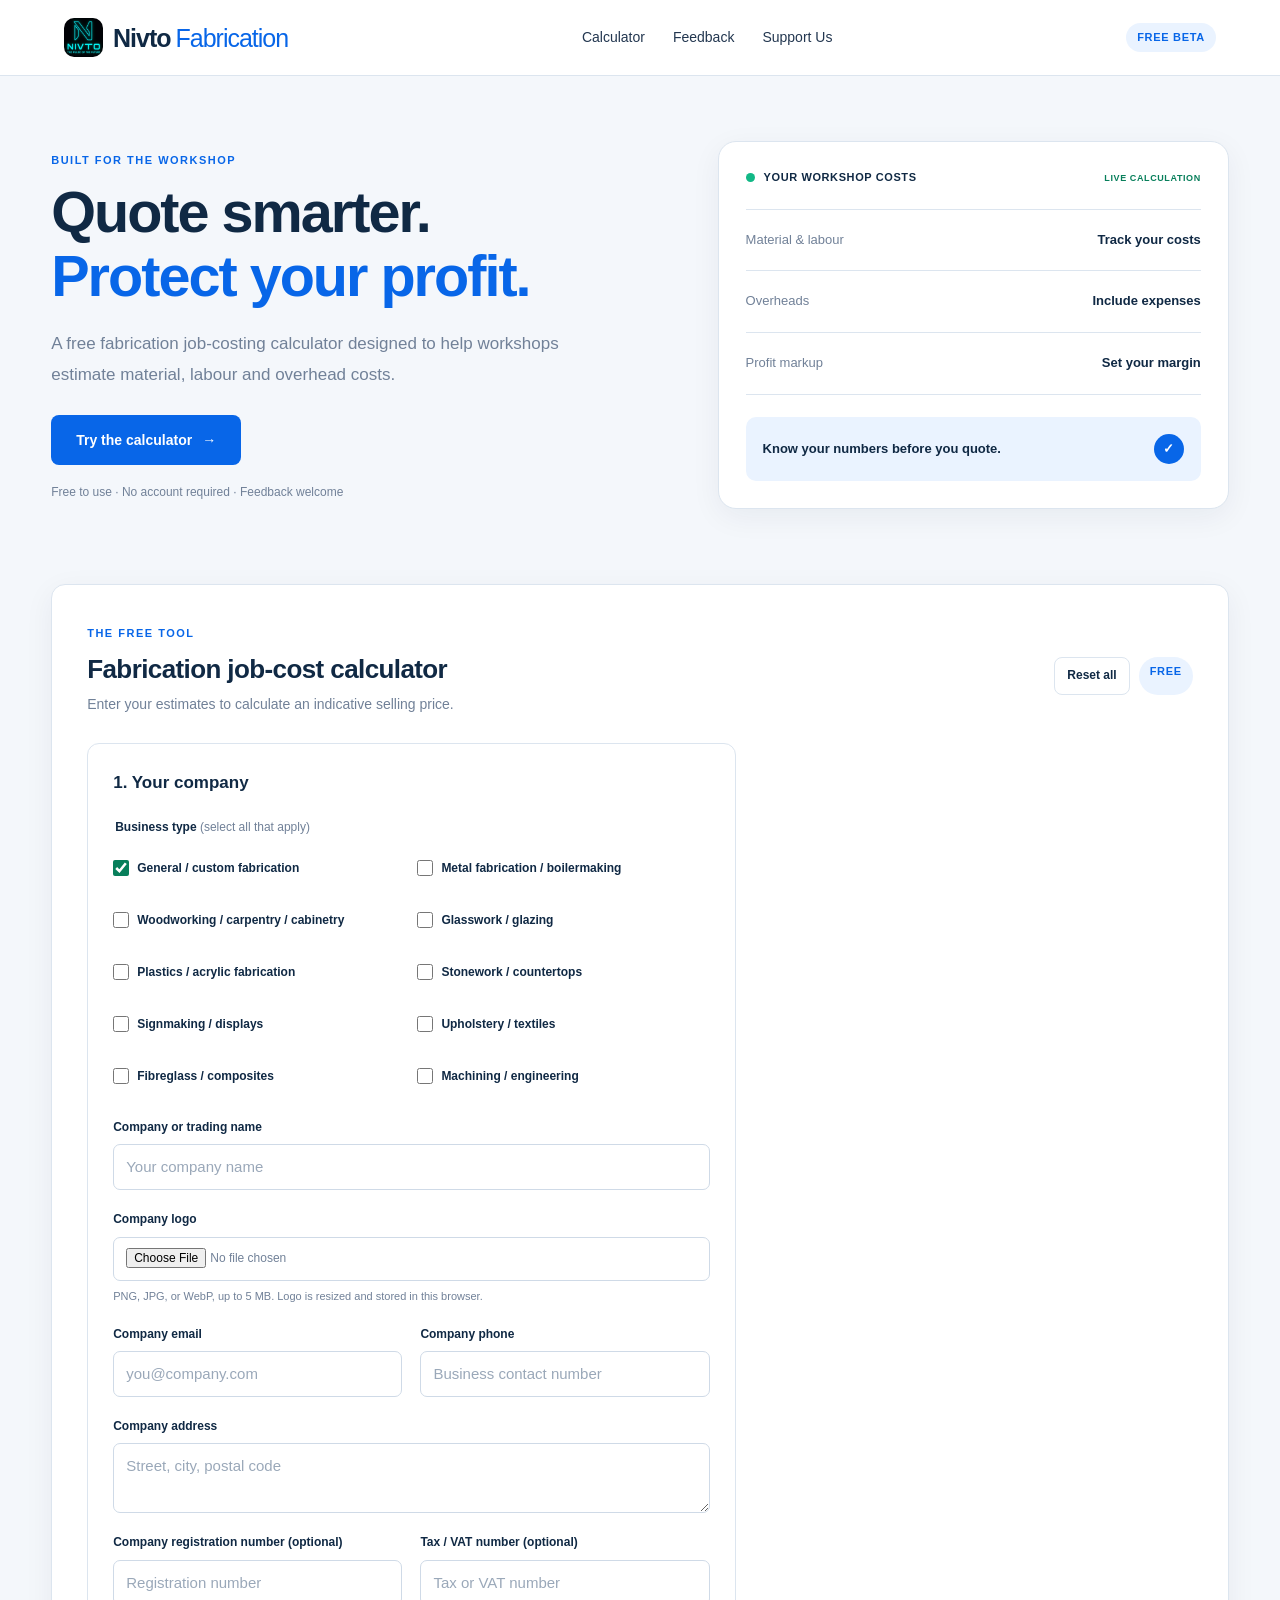
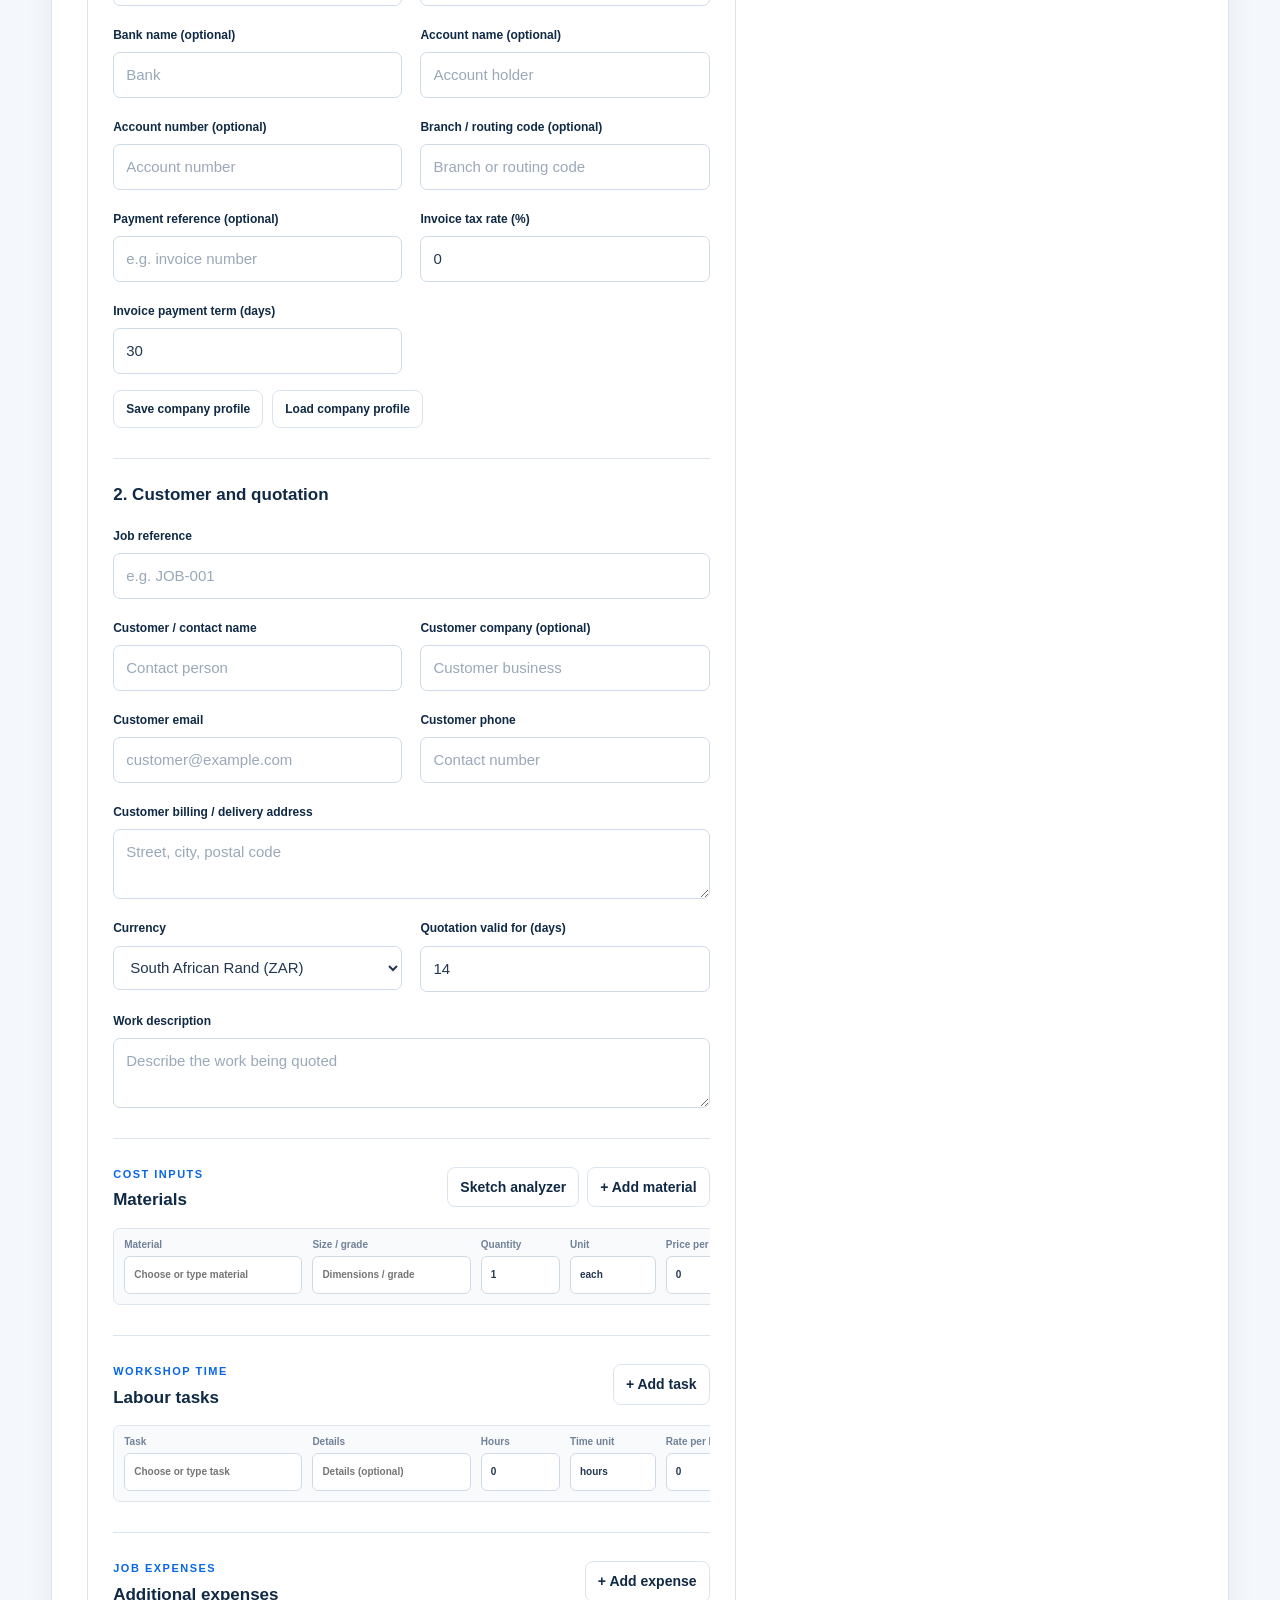
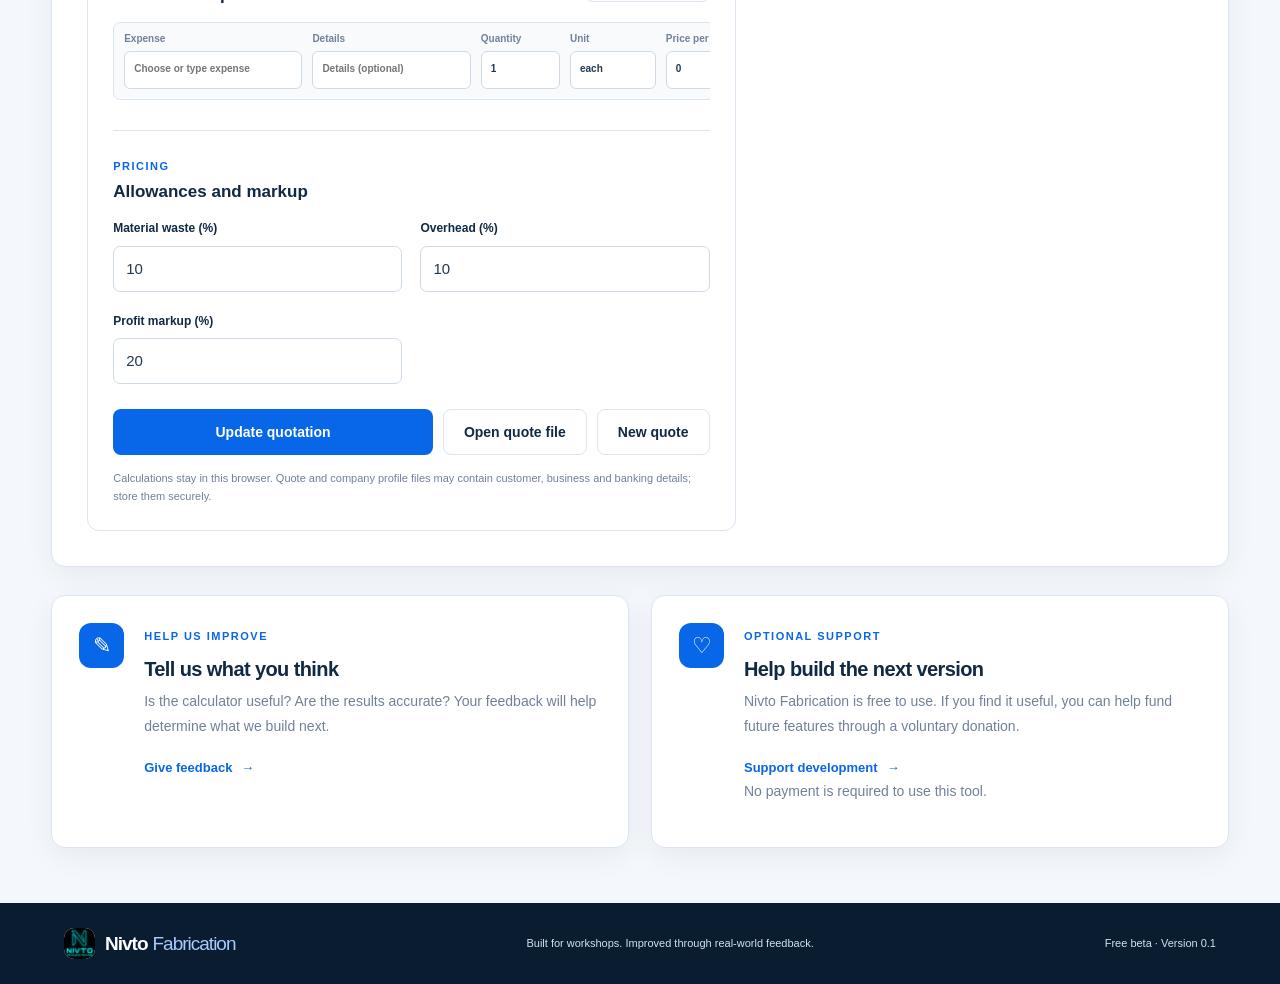
==== commit f5339081: "Add company logo to quotes and invoices" ====
--- a/index.html
+++ b/index.html
@@ -115,6 +115,16 @@
                                    placeholder="Your company name" autocomplete="organization">
                         </div>
 
+                        <div class="field full-width logo-upload-field">
+                            <label for="companyLogoInput">Company logo</label>
+                            <div class="logo-upload-control">
+                                <input id="companyLogoInput" type="file" accept="image/png,image/jpeg,image/webp,.png,.jpg,.jpeg,.webp">
+                                <button class="text-button" id="removeCompanyLogo" type="button" hidden>Remove logo</button>
+                            </div>
+                            <img id="companyLogoPreview" class="company-logo-preview" alt="Company logo preview" hidden>
+                            <span class="field-help">PNG, JPG, or WebP, up to 5 MB. Logo is resized and stored in this browser.</span>
+                        </div>
+
                         <div class="field">
                             <label for="companyEmail">Company email</label>
                             <input id="companyEmail" type="email" maxlength="120"
@@ -289,6 +299,32 @@
                                 </div>
                                 <div class="drawing-file-content" id="drawingFileContent"></div>
                             </div>
+                            <section class="estimator-assistant" aria-labelledby="estimatorAssistantTitle">
+                                <div class="assistant-heading">
+                                    <span class="assistant-mark" aria-hidden="true">N</span>
+                                    <div>
+                                        <div class="assistant-title-line">
+                                            <h4 id="estimatorAssistantTitle">Estimator assistant</h4>
+                                            <span class="assistant-mode">LOCAL GUIDE</span>
+                                        </div>
+                                        <p>Get help checking dimensions, assumptions, and fastener allowances.</p>
+                                    </div>
+                                </div>
+                                <div class="assistant-thread" id="assistantThread" role="log" aria-live="polite" aria-relevant="additions">
+                                    <p class="assistant-message assistant-response">I can help review your inputs and explain the estimate. Uploaded drawings are not visually analyzed by an AI model in this version.</p>
+                                </div>
+                                <div class="assistant-prompts" aria-label="Suggested assistant questions">
+                                    <button class="assistant-prompt" type="button" data-assistant-prompt="Review my setup">Review my setup</button>
+                                    <button class="assistant-prompt" type="button" data-assistant-prompt="Check fasteners">Check fasteners</button>
+                                    <button class="assistant-prompt" type="button" data-assistant-prompt="What should I verify?">What should I verify?</button>
+                                </div>
+                                <div class="assistant-input-row" id="assistantInputRow">
+                                    <label class="visually-hidden" for="assistantQuestion">Ask the estimator assistant</label>
+                                    <input id="assistantQuestion" type="text" maxlength="240" placeholder="Ask about your estimate..." autocomplete="off">
+                                    <button class="primary-button" id="sendAssistantQuestion" type="button" aria-label="Send question">Send</button>
+                                </div>
+                                <p class="assistant-disclosure">Local guidance only. Confirm drawing details and structural fastener choices with your workshop specifications.</p>
+                            </section>
                             <div class="sketch-workspace">
                                 <div class="sketch-pad-wrap">
                                     <canvas id="sketchCanvas" class="sketch-canvas" width="720" height="380" aria-label="Freehand fabrication sketch pad"></canvas>
--- a/style.css
+++ b/style.css
@@ -476,6 +476,42 @@
     color: #9aa8b9;
 }
 
+.logo-upload-control {
+    display: flex;
+    align-items: center;
+    flex-wrap: wrap;
+    gap: 10px;
+}
+
+.logo-upload-control input {
+    min-width: 0;
+    max-width: 100%;
+    color: var(--muted);
+    font-size: 12px;
+}
+
+.company-logo-preview {
+    display: block;
+    width: min(240px, 100%);
+    height: 100px;
+    padding: 8px;
+    object-fit: contain;
+    object-position: left center;
+    background: #fff;
+    border: 1px solid var(--border);
+    border-radius: 5px;
+}
+
+.company-logo-preview[hidden],
+.logo-upload-control [hidden] {
+    display: none;
+}
+
+.field-help {
+    color: var(--muted);
+    font-size: 11px;
+}
+
 .form-actions {
     display: flex;
     flex-wrap: wrap;
@@ -671,6 +707,151 @@
     margin: 0;
     color: #52675d;
     font-size: 12px;
+}
+
+.estimator-assistant {
+    margin-top: 16px;
+    padding: 16px;
+    background: #fff;
+    border: 1px solid #d3dfd8;
+    border-radius: 7px;
+}
+
+.assistant-heading {
+    display: flex;
+    align-items: center;
+    gap: 10px;
+}
+
+.assistant-mark {
+    display: grid;
+    flex: 0 0 34px;
+    place-items: center;
+    width: 34px;
+    height: 34px;
+    color: white;
+    background: var(--green);
+    border-radius: 7px;
+    font-size: 15px;
+    font-weight: 800;
+}
+
+.assistant-title-line {
+    display: flex;
+    align-items: center;
+    flex-wrap: wrap;
+    gap: 8px;
+}
+
+.assistant-title-line h4 {
+    margin: 0;
+    color: var(--navy);
+    font-size: 14px;
+}
+
+.assistant-mode {
+    padding: 2px 5px;
+    color: #315b4b;
+    background: #e7f2ec;
+    border-radius: 3px;
+    font-size: 9px;
+    font-weight: 800;
+}
+
+.assistant-heading p {
+    margin: 2px 0 0;
+    color: var(--muted);
+    font-size: 11px;
+}
+
+.assistant-thread {
+    display: grid;
+    gap: 8px;
+    max-height: 220px;
+    overflow-y: auto;
+    margin-top: 12px;
+}
+
+.assistant-message {
+    width: fit-content;
+    max-width: min(92%, 620px);
+    margin: 0;
+    padding: 9px 11px;
+    border-radius: 6px;
+    font-size: 12px;
+    line-height: 1.5;
+    white-space: pre-line;
+}
+
+.assistant-response {
+    color: #344a40;
+    background: #edf4ef;
+}
+
+.assistant-question {
+    justify-self: end;
+    color: white;
+    background: #315b4b;
+}
+
+.assistant-prompts {
+    display: flex;
+    flex-wrap: wrap;
+    gap: 7px;
+    margin-top: 10px;
+}
+
+.assistant-prompt {
+    min-height: 32px;
+    padding: 6px 9px;
+    color: #315b4b;
+    background: #fff;
+    border: 1px solid #b8cec1;
+    border-radius: 5px;
+    font-size: 11px;
+    font-weight: 700;
+}
+
+.assistant-prompt:hover {
+    background: #edf4ef;
+}
+
+.assistant-input-row {
+    display: flex;
+    gap: 8px;
+    margin-top: 10px;
+}
+
+.assistant-input-row input {
+    width: 100%;
+    min-width: 0;
+    min-height: 40px;
+    padding: 8px 10px;
+    border: 1px solid #cbd7d1;
+    border-radius: 5px;
+}
+
+.assistant-input-row .primary-button {
+    min-height: 40px;
+    padding: 7px 13px;
+}
+
+.assistant-disclosure {
+    margin: 8px 0 0;
+    color: var(--muted);
+    font-size: 10px;
+}
+
+.visually-hidden {
+    position: absolute;
+    width: 1px;
+    height: 1px;
+    padding: 0;
+    overflow: hidden;
+    clip: rect(0, 0, 0, 0);
+    white-space: nowrap;
+    clip-path: inset(50%);
+    border: 0;
 }
 
 .sketch-workspace {
@@ -1260,6 +1441,18 @@
         justify-content: center;
     }
 
+    .estimator-assistant {
+        padding: 12px;
+    }
+
+    .assistant-input-row {
+        align-items: stretch;
+    }
+
+    .assistant-input-row .primary-button {
+        flex: 0 0 auto;
+    }
+
     .sketch-canvas {
         height: 220px;
     }
